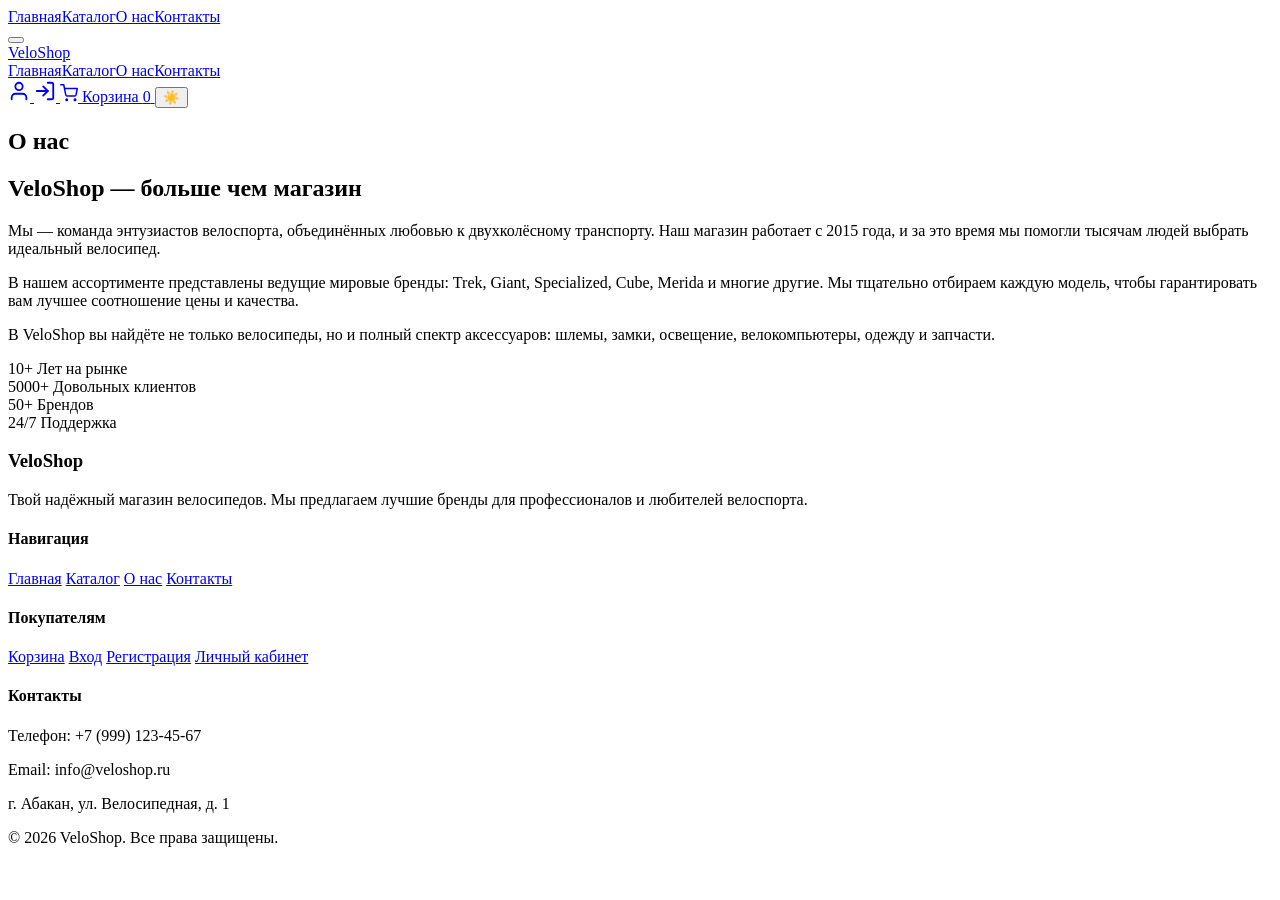
==== about.html @ bed845ce "Add files via upload" ====
<!DOCTYPE html>
<html lang="ru">
<head>
    <meta charset="UTF-8">
    <script>var t=localStorage.getItem('velo_theme');if(t==='dark')document.documentElement.setAttribute('data-theme','dark')</script>
    <meta name="viewport" content="width=device-width, initial-scale=1.0">
    <title>О нас | VeloShop</title>
    <link rel="stylesheet" href="css/variables.css">
    <link rel="stylesheet" href="css/reset.css">
    <link rel="stylesheet" href="css/layout.css">
    <link rel="stylesheet" href="css/components.css">
    <link rel="stylesheet" href="css/pages.css">
    <link rel="stylesheet" href="css/responsive.css">
    <link href="https://fonts.googleapis.com/css2?family=Playfair+Display:wght@400;700&family=Montserrat+Alternates:wght@300;400;500;600;700&family=Orbitron:wght@400;700&display=swap" rel="stylesheet">
</head>
<body>
    <header id="site-header"></header>
    <main class="page-main">
        <section class="page-section">
            <div class="page-container">
                <h1 class="page-title">О нас</h1>
                <div class="about-content">
                    <div class="about-text">
                        <h2>VeloShop — больше чем магазин</h2>
                        <p>Мы — команда энтузиастов велоспорта, объединённых любовью к двухколёсному транспорту. Наш магазин работает с 2015 года, и за это время мы помогли тысячам людей выбрать идеальный велосипед.</p>
                        <p>В нашем ассортименте представлены ведущие мировые бренды: Trek, Giant, Specialized, Cube, Merida и многие другие. Мы тщательно отбираем каждую модель, чтобы гарантировать вам лучшее соотношение цены и качества.</p>
                        <p>В VeloShop вы найдёте не только велосипеды, но и полный спектр аксессуаров: шлемы, замки, освещение, велокомпьютеры, одежду и запчасти.</p>
                    </div>
                    <div class="about-stats">
                        <div class="stat-item">
                            <span class="stat-number">10+</span>
                            <span class="stat-label">Лет на рынке</span>
                        </div>
                        <div class="stat-item">
                            <span class="stat-number">5000+</span>
                            <span class="stat-label">Довольных клиентов</span>
                        </div>
                        <div class="stat-item">
                            <span class="stat-number">50+</span>
                            <span class="stat-label">Брендов</span>
                        </div>
                        <div class="stat-item">
                            <span class="stat-number">24/7</span>
                            <span class="stat-label">Поддержка</span>
                        </div>
                    </div>
                </div>
            </div>
        </section>
    </main>
    <footer id="site-footer"></footer>
    <script src="js/data.js"></script>
    <script src="js/layout.js"></script>
</body>
</html>
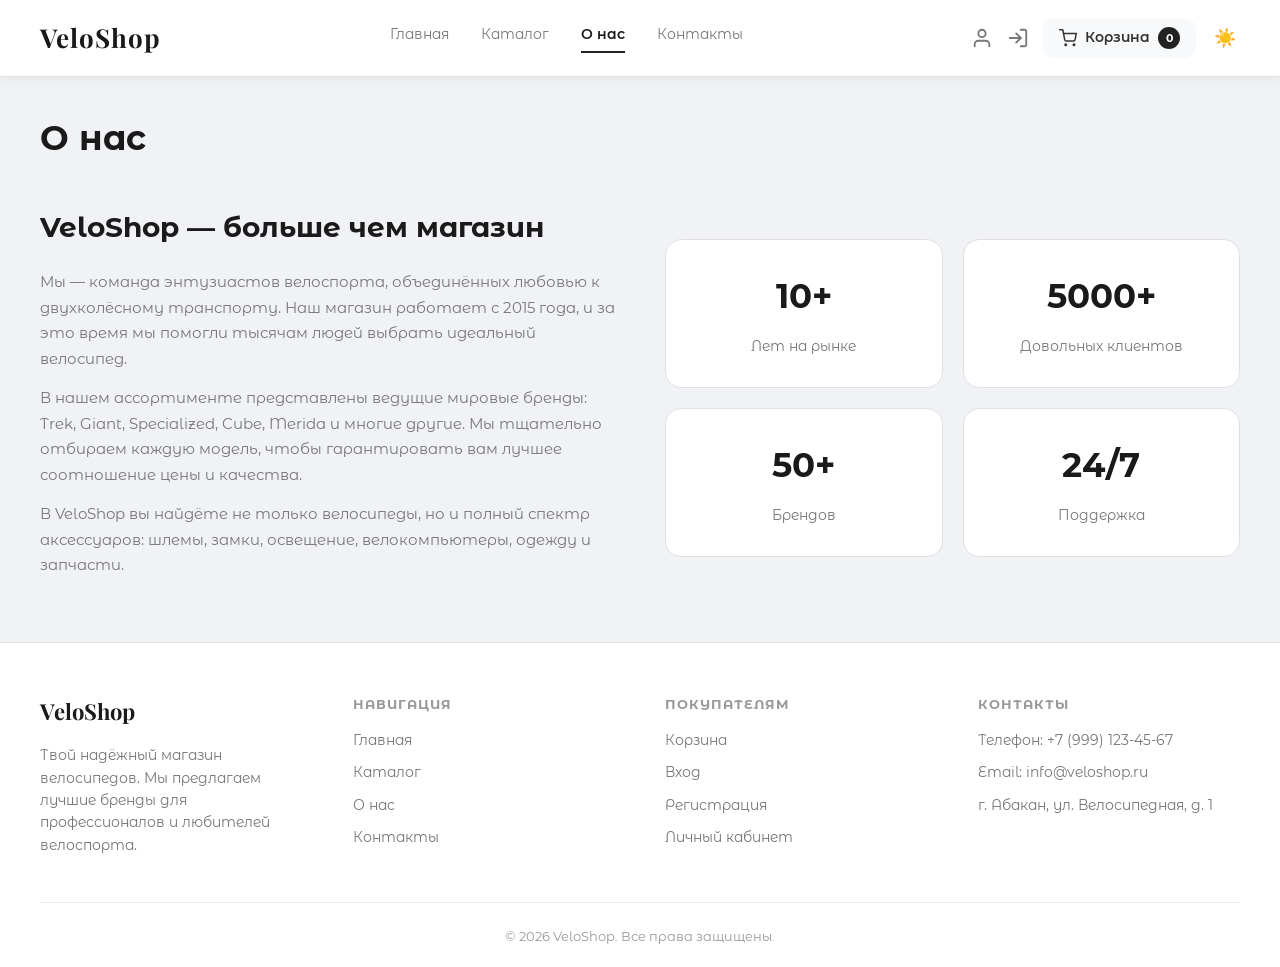
==== commit e72002f7: "Add files via upload" ====
--- a/about.html
+++ b/about.html
@@ -1,18 +1,22 @@
-<!DOCTYPE html>
+﻿<!DOCTYPE html>
 <html lang="ru">
+
 <head>
     <meta charset="UTF-8">
-    <script>var t=localStorage.getItem('velo_theme');if(t==='dark')document.documentElement.setAttribute('data-theme','dark')</script>
+    <script>var t = localStorage.getItem('velo_theme'); if (t === 'dark') document.documentElement.setAttribute('data-theme', 'dark')</script>
     <meta name="viewport" content="width=device-width, initial-scale=1.0">
     <title>О нас | VeloShop</title>
     <link rel="stylesheet" href="css/variables.css">
     <link rel="stylesheet" href="css/reset.css">
     <link rel="stylesheet" href="css/layout.css">
     <link rel="stylesheet" href="css/components.css">
-    <link rel="stylesheet" href="css/pages.css">
-    <link rel="stylesheet" href="css/responsive.css">
-    <link href="https://fonts.googleapis.com/css2?family=Playfair+Display:wght@400;700&family=Montserrat+Alternates:wght@300;400;500;600;700&family=Orbitron:wght@400;700&display=swap" rel="stylesheet">
+    <link rel="stylesheet" href="css/pages.css" media="print" onload="this.media='all'">
+    <link rel="stylesheet" href="css/responsive.css" media="print" onload="this.media='all'">
+    <link
+        href="https://fonts.googleapis.com/css2?family=Playfair+Display:wght@400;700&family=Montserrat+Alternates:wght@300;400;500;600;700&family=Orbitron:wght@400;700&display=swap"
+        rel="stylesheet">
 </head>
+
 <body>
     <header id="site-header"></header>
     <main class="page-main">
@@ -22,9 +26,14 @@
                 <div class="about-content">
                     <div class="about-text">
                         <h2>VeloShop — больше чем магазин</h2>
-                        <p>Мы — команда энтузиастов велоспорта, объединённых любовью к двухколёсному транспорту. Наш магазин работает с 2015 года, и за это время мы помогли тысячам людей выбрать идеальный велосипед.</p>
-                        <p>В нашем ассортименте представлены ведущие мировые бренды: Trek, Giant, Specialized, Cube, Merida и многие другие. Мы тщательно отбираем каждую модель, чтобы гарантировать вам лучшее соотношение цены и качества.</p>
-                        <p>В VeloShop вы найдёте не только велосипеды, но и полный спектр аксессуаров: шлемы, замки, освещение, велокомпьютеры, одежду и запчасти.</p>
+                        <p>Мы — команда энтузиастов велоспорта, объединённых любовью к двухколёсному транспорту. Наш
+                            магазин работает с 2015 года, и за это время мы помогли тысячам людей выбрать идеальный
+                            велосипед.</p>
+                        <p>В нашем ассортименте представлены ведущие мировые бренды: Trek, Giant, Specialized, Cube,
+                            Merida и многие другие. Мы тщательно отбираем каждую модель, чтобы гарантировать вам лучшее
+                            соотношение цены и качества.</p>
+                        <p>В VeloShop вы найдёте не только велосипеды, но и полный спектр аксессуаров: шлемы, замки,
+                            освещение, велокомпьютеры, одежду и запчасти.</p>
                     </div>
                     <div class="about-stats">
                         <div class="stat-item">
@@ -52,4 +61,5 @@
     <script src="js/data.js"></script>
     <script src="js/layout.js"></script>
 </body>
+
 </html>
--- a/css/variables.css
+++ b/css/variables.css
@@ -0,0 +1,54 @@
+:root {
+    --c-bg: #f0f2f5;
+    --c-surface: #fff;
+    --c-surface-alt: #f8f9fa;
+    --c-border: #e0e0e0;
+    --c-border-light: #eee;
+    --c-text: #333;
+    --c-text-muted: #777;
+    --c-text-dim: #999;
+    --c-heading: #1a1a1a;
+    --c-accent: #222;
+    --c-accent-text: #fff;
+    --c-accent-hover: #444;
+    --c-green-bg: #e8f5e9;
+    --c-green-text: #2e7d32;
+    --c-amber-bg: #fff3e0;
+    --c-amber-text: #bf360c;
+    --c-overlay: rgba(0, 0, 0, 0.03);
+    --font-playfair: 'Playfair Display', serif;
+    --font-montserrat: 'Montserrat Alternates', sans-serif;
+    --font-orbitron: 'Orbitron', monospace;
+    --radius-sm: 8px;
+    --radius: 12px;
+    --radius-lg: 16px;
+    --radius-xl: 24px;
+    --radius-full: 50px;
+    --gap: 20px;
+    --gap-sm: 10px;
+    --shadow: 0 2px 12px rgba(0, 0, 0, 0.06);
+    --shadow-lg: 0 8px 32px rgba(0, 0, 0, 0.1);
+    --transition: 0.25s ease;
+}
+
+[data-theme="dark"] {
+    --c-bg: #0f1115;
+    --c-surface: #1a1d24;
+    --c-surface-alt: #242833;
+    --c-border: #383d4a;
+    --c-border-light: #2e3240;
+    --c-text: #d4d7df;
+    --c-text-muted: #9298a5;
+    --c-text-dim: #6b7180;
+    --c-heading: #e8eaef;
+    --c-accent: #fff;
+    --c-accent-text: #1a1d24;
+    --c-accent-hover: #d0d0d0;
+    --c-green-bg: #1a2e1a;
+    --c-green-text: #7dce7d;
+    --c-amber-bg: #2e2210;
+    --c-amber-text: #e8a840;
+    --c-overlay: rgba(255, 255, 255, 0.03);
+    --shadow: 0 2px 12px rgba(0, 0, 0, 0.25);
+    --shadow-lg: 0 8px 32px rgba(0, 0, 0, 0.4);
+}
--- a/css/layout.css
+++ b/css/layout.css
@@ -0,0 +1,261 @@
+#site-header {
+    background: var(--c-surface);
+    border-bottom: 1px solid var(--c-border);
+    position: fixed;
+    top: 0;
+    left: 0;
+    width: 100%;
+    z-index: 100;
+    box-shadow: var(--shadow);
+}
+
+.header-inner {
+    display: flex;
+    align-items: center;
+    justify-content: space-between;
+    padding: 16px 40px;
+    max-width: 1600px;
+    margin: 0 auto;
+}
+
+.header-logo a {
+    font-family: var(--font-playfair);
+    font-size: 26px;
+    font-weight: 700;
+    color: var(--c-heading);
+    letter-spacing: 1px;
+}
+
+.header-nav {
+    display: flex;
+    gap: 32px;
+}
+
+.header-nav a {
+    font-size: 14px;
+    color: var(--c-text-muted);
+    transition: color var(--transition);
+}
+
+.header-nav a:hover,
+.header-nav a.active {
+    color: var(--c-heading);
+    font-weight: 600;
+}
+
+.header-nav a.active {
+    border-bottom: 2px solid var(--c-accent);
+    padding-bottom: 4px;
+}
+
+.header-actions {
+    display: flex;
+    align-items: center;
+    gap: 14px;
+}
+
+.header-link {
+    color: var(--c-text-muted);
+    transition: color var(--transition), transform var(--transition);
+    display: flex;
+}
+
+.header-link:hover {
+    color: var(--c-heading);
+    transform: scale(1.1);
+}
+
+.header-link svg {
+    width: 22px;
+    height: 22px;
+}
+
+.header-cart {
+    display: inline-flex;
+    align-items: center;
+    gap: 8px;
+    color: var(--c-text);
+    font-weight: 600;
+    font-size: 14px;
+    padding: 8px 16px;
+    background: var(--c-surface-alt);
+    border-radius: var(--radius);
+    transition: background var(--transition);
+}
+
+.header-cart:hover {
+    background: var(--c-border);
+}
+
+.theme-toggle {
+    background: none;
+    border: none;
+    cursor: pointer;
+    font-size: 18px;
+    padding: 4px;
+    transition: transform var(--transition);
+}
+
+.theme-toggle:hover {
+    transform: scale(1.2);
+}
+
+.header-cart svg {
+    width: 18px;
+    height: 18px;
+}
+
+.cart-badge {
+    background: var(--c-accent);
+    color: var(--c-accent-text);
+    border-radius: 50%;
+    min-width: 22px;
+    height: 22px;
+    display: inline-flex;
+    align-items: center;
+    justify-content: center;
+    font-size: 11px;
+    font-weight: 700;
+    transition: transform var(--transition);
+}
+
+#site-footer {
+    background: var(--c-surface);
+    color: var(--c-text-muted);
+    padding: 50px 40px 20px;
+    margin-top: auto;
+    border-top: 1px solid var(--c-border);
+}
+
+.footer-inner {
+    display: flex;
+    justify-content: space-between;
+    gap: 50px;
+    max-width: 1600px;
+    margin: 0 auto;
+    border-bottom: 1px solid var(--c-border-light);
+    padding-bottom: 36px;
+}
+
+.footer-col {
+    flex: 1;
+}
+
+.footer-col h3 {
+    font-family: var(--font-playfair);
+    font-size: 22px;
+    color: var(--c-heading);
+    margin-bottom: 14px;
+}
+
+.footer-col h4 {
+    font-size: 13px;
+    color: var(--c-text-dim);
+    margin-bottom: 14px;
+    text-transform: uppercase;
+    letter-spacing: 1px;
+}
+
+.footer-col p,
+.footer-col a {
+    font-size: 14px;
+    color: var(--c-text-muted);
+    margin-bottom: 10px;
+    display: block;
+    line-height: 1.6;
+}
+
+.footer-col a:hover {
+    color: var(--c-heading);
+}
+
+.footer-bottom {
+    text-align: center;
+    padding-top: 22px;
+    font-size: 13px;
+    color: var(--c-text-dim);
+}
+
+.burger-btn {
+    display: none;
+    flex-direction: column;
+    gap: 5px;
+    background: none;
+    border: none;
+    cursor: pointer;
+    padding: 4px;
+    z-index: 110;
+}
+
+.burger-btn span {
+    display: block;
+    width: 22px;
+    height: 2px;
+    background: var(--c-text);
+    border-radius: 1px;
+}
+
+.burger-btn.open span:nth-child(1) {
+    transform: rotate(45deg) translate(5px, 5px);
+}
+
+.burger-btn.open span:nth-child(2) {
+    opacity: 0;
+}
+
+.burger-btn.open span:nth-child(3) {
+    transform: rotate(-45deg) translate(5px, -5px);
+}
+
+.burger-overlay {
+    display: none;
+    position: fixed;
+    inset: 0;
+    background: rgba(0, 0, 0, .5);
+    z-index: 105;
+}
+
+.burger-overlay.show {
+    display: block;
+}
+
+.burger-menu {
+    position: fixed;
+    top: 0;
+    right: -280px;
+    width: 280px;
+    height: 100vh;
+    background: var(--c-surface);
+    z-index: 106;
+    padding: 80px 30px 30px;
+    display: flex;
+    flex-direction: column;
+    gap: 16px;
+}
+
+.burger-menu.show {
+    right: 0;
+}
+
+.burger-menu a {
+    font-size: 16px;
+    color: var(--c-text);
+    text-decoration: none;
+    padding: 10px 0;
+    border-bottom: 1px solid var(--c-border-light);
+}
+
+.burger-menu a.active {
+    color: var(--c-heading);
+    font-weight: 600;
+}
+
+@media (max-width: 992px) {
+    .burger-btn {
+        display: flex;
+    }
+
+    .header-nav {
+        display: none;
+    }
+}
--- a/css/components.css
+++ b/css/components.css
@@ -0,0 +1,94 @@
+.form-btn {
+    display: inline-block;
+    padding: 14px 32px;
+    background: var(--c-accent);
+    color: var(--c-accent-text);
+    border: none;
+    border-radius: var(--radius);
+    font-family: var(--font-montserrat);
+    font-size: 15px;
+    font-weight: 700;
+    cursor: pointer;
+    transition: all var(--transition);
+    width: 100%;
+    text-align: center;
+}
+
+.form-btn:hover {
+    background: var(--c-accent-hover);
+    transform: translateY(-2px);
+    box-shadow: var(--shadow-lg);
+}
+
+.form-btn-secondary {
+    background: var(--c-surface-alt);
+    color: var(--c-text);
+    margin-top: var(--gap-sm);
+    border: 1px solid var(--c-border);
+}
+
+.form-btn-secondary:hover {
+    background: var(--c-border);
+}
+
+.form-group {
+    margin-bottom: 18px;
+}
+
+.form-group label {
+    display: block;
+    font-size: 13px;
+    font-weight: 600;
+    margin-bottom: 6px;
+    color: var(--c-text-muted);
+    text-transform: uppercase;
+    letter-spacing: 0.5px;
+}
+
+.form-input,
+.search-box input {
+    width: 100%;
+    padding: 13px 16px;
+    border: 1px solid var(--c-border);
+    border-radius: var(--radius);
+    background: var(--c-surface);
+    color: var(--c-text);
+    font-family: var(--font-montserrat);
+    font-size: 14px;
+    outline: none;
+    transition: border-color var(--transition), box-shadow var(--transition);
+}
+
+.form-input:focus,
+.search-box input:focus {
+    border-color: #888;
+    box-shadow: 0 0 0 3px rgba(0, 0, 0, 0.04);
+}
+
+.form-textarea {
+    resize: vertical;
+    min-height: 120px;
+}
+
+.card-badge {
+    position: absolute;
+    top: var(--gap-sm);
+    left: var(--gap-sm);
+    font-size: 10px;
+    font-weight: 600;
+    padding: 4px 10px;
+    border-radius: 20px;
+    letter-spacing: 0.3px;
+}
+
+.bg-green,
+.badge.in {
+    background: var(--c-green-bg);
+    color: var(--c-green-text);
+}
+
+.bg-amber,
+.badge.order {
+    background: var(--c-amber-bg);
+    color: var(--c-amber-text);
+}
--- a/css/pages.css
+++ b/css/pages.css
@@ -0,0 +1,598 @@
+.page-main {
+    flex: 1;
+}
+
+.page-section {
+    padding: 50px 40px;
+}
+
+.page-container {
+    max-width: 1200px;
+    margin: 0 auto;
+}
+
+.page-container-narrow {
+    max-width: 480px;
+}
+
+.page-title {
+    font-family: var(--font-montserrat);
+    font-weight: 700;
+    font-size: 34px;
+    color: var(--c-heading);
+    margin-bottom: 36px;
+}
+
+.auth-form {
+    background: var(--c-surface);
+    padding: 36px;
+    border: 1px solid var(--c-border);
+    border-radius: var(--radius-lg);
+}
+
+.auth-link {
+    text-align: center;
+    margin-top: 18px;
+    font-size: 14px;
+    color: var(--c-text-muted);
+}
+
+.auth-link a {
+    color: var(--c-accent);
+    text-decoration: underline;
+}
+
+.auth-link a:hover {
+    color: var(--c-accent-hover);
+}
+
+.contacts-grid,
+.product-layout {
+    display: grid;
+    grid-template-columns: 1fr 1fr;
+    gap: 50px;
+    align-items: start;
+}
+
+.contacts-info,
+.about-stats {
+    display: grid;
+    grid-template-columns: 1fr 1fr;
+    gap: var(--gap);
+}
+
+.contact-card {
+    padding: 22px;
+    background: var(--c-surface);
+    border: 1px solid var(--c-border);
+    border-radius: var(--radius-lg);
+    transition: box-shadow var(--transition);
+}
+
+.contact-card:hover {
+    box-shadow: var(--shadow);
+    border-color: #bbb;
+}
+
+.contact-icon {
+    font-size: 32px;
+    margin-bottom: 10px;
+    color: var(--c-text-muted);
+}
+
+.contact-icon svg {
+    stroke: var(--c-text-muted);
+}
+
+.contact-card h3 {
+    font-family: var(--font-montserrat);
+    font-weight: 700;
+    font-size: 18px;
+    color: var(--c-heading);
+    margin-bottom: 8px;
+}
+
+.contact-card p {
+    font-size: 14px;
+    color: var(--c-text-muted);
+    line-height: 1.6;
+}
+
+.contact-form-wrapper {
+    background: var(--c-surface);
+    border: 1px solid var(--c-border);
+    border-radius: var(--radius-lg);
+    padding: 28px;
+}
+
+.contact-form-wrapper h2 {
+    font-family: var(--font-montserrat);
+    font-weight: 700;
+    font-size: 24px;
+    color: var(--c-heading);
+    margin-bottom: 22px;
+}
+
+.about-content {
+    display: grid;
+    grid-template-columns: 1fr 1fr;
+    gap: 50px;
+    align-items: center;
+}
+
+.about-text h2 {
+    font-family: var(--font-montserrat);
+    font-weight: 700;
+    font-size: 28px;
+    color: var(--c-heading);
+    margin-bottom: 18px;
+}
+
+.about-text p {
+    font-size: 15px;
+    color: var(--c-text-muted);
+    line-height: 1.7;
+    margin-bottom: 14px;
+}
+
+.stat-item {
+    text-align: center;
+    padding: 28px 18px;
+    background: var(--c-surface);
+    border: 1px solid var(--c-border);
+    border-radius: var(--radius-lg);
+    transition: transform var(--transition);
+}
+
+.stat-item:hover {
+    transform: translateY(-4px);
+}
+
+.stat-number {
+    display: block;
+    font-family: var(--font-montserrat);
+    font-weight: 700;
+    font-size: 34px;
+    color: var(--c-heading);
+    margin-bottom: 6px;
+}
+
+.stat-label {
+    font-size: 14px;
+    color: var(--c-text-muted);
+}
+
+.profile-grid {
+    display: grid;
+    grid-template-columns: 270px 1fr;
+    gap: 36px;
+    align-items: start;
+}
+
+.profile-sidebar-card {
+    background: var(--c-surface);
+    border: 1px solid var(--c-border);
+    border-radius: var(--radius-lg);
+    padding: 28px 18px;
+    text-align: center;
+}
+
+.profile-avatar {
+    margin-bottom: 12px;
+}
+
+.profile-avatar svg {
+    stroke: var(--c-text-muted);
+}
+
+.profile-sidebar-card h3 {
+    font-family: var(--font-montserrat);
+    font-weight: 700;
+    font-size: 20px;
+    color: var(--c-heading);
+    margin-bottom: 4px;
+}
+
+.profile-sidebar-card>p {
+    font-size: 14px;
+    color: var(--c-text-muted);
+    margin-bottom: 18px;
+}
+
+.profile-nav {
+    display: flex;
+    flex-direction: column;
+    gap: 4px;
+}
+
+.profile-nav-item {
+    padding: 11px 14px;
+    background: none;
+    border: none;
+    font-family: var(--font-montserrat);
+    font-size: 14px;
+    text-align: left;
+    cursor: pointer;
+    border-radius: var(--radius);
+    transition: all var(--transition);
+    color: var(--c-text-muted);
+}
+
+.profile-nav-item:hover {
+    background: var(--c-surface-alt);
+    color: var(--c-heading);
+}
+
+.profile-nav-item.active {
+    background: var(--c-accent);
+    color: var(--c-accent-text);
+    font-weight: 600;
+}
+
+.profile-content {
+    padding: 8px 0;
+}
+
+.profile-tab h2 {
+    font-family: var(--font-montserrat);
+    font-weight: 700;
+    font-size: 22px;
+    color: var(--c-heading);
+    margin-bottom: 22px;
+}
+
+.order-card {
+    background: var(--c-surface);
+    border: 1px solid var(--c-border);
+    border-radius: var(--radius-lg);
+    margin-bottom: 14px;
+    overflow: hidden;
+}
+
+.order-header {
+    display: flex;
+    justify-content: space-between;
+    align-items: center;
+    padding: 14px 18px;
+    background: var(--c-surface-alt);
+    border-bottom: 1px solid var(--c-border-light);
+    font-size: 14px;
+    color: var(--c-text-muted);
+}
+
+.order-status {
+    padding: 4px 12px;
+    border-radius: 20px;
+    font-size: 11px;
+    font-weight: 600;
+}
+
+.order-status-delivered {
+    background: var(--c-green-bg);
+    color: var(--c-green-text);
+}
+
+.order-status-processing {
+    background: var(--c-amber-bg);
+    color: var(--c-amber-text);
+}
+
+.order-body {
+    padding: 14px 18px;
+}
+
+.order-body p {
+    font-size: 14px;
+    color: var(--c-text-muted);
+    margin-bottom: 4px;
+}
+
+.order-total {
+    font-weight: 700;
+    font-size: 17px !important;
+    color: var(--c-heading) !important;
+    margin-top: 6px;
+}
+
+.cart-content {
+    max-width: 900px;
+}
+
+.cart-empty {
+    text-align: center;
+    padding: 80px 20px;
+}
+
+.cart-empty-icon {
+    font-size: 64px;
+    margin-bottom: 18px;
+    opacity: 0.3;
+}
+
+.cart-empty h2 {
+    font-family: var(--font-montserrat);
+    font-weight: 700;
+    font-size: 28px;
+    color: var(--c-heading);
+    margin-bottom: 8px;
+}
+
+.cart-empty p {
+    font-size: 15px;
+    color: var(--c-text-muted);
+    margin-bottom: 24px;
+}
+
+.cart-layout {
+    display: grid;
+    grid-template-columns: 1fr 320px;
+    gap: 24px;
+    align-items: start;
+}
+
+.cart-item {
+    display: flex;
+    align-items: center;
+    gap: 18px;
+    padding: 12px;
+    background: var(--c-surface);
+    border: 1px solid var(--c-border);
+    border-radius: var(--radius-lg);
+    transition: all var(--transition);
+}
+
+.cart-item:hover {
+    border-color: #bbb;
+    box-shadow: var(--shadow);
+}
+
+.cart-item-img {
+    width: 130px;
+    height: 130px;
+    flex-shrink: 0;
+    display: flex;
+    align-items: center;
+    justify-content: center;
+    background: var(--c-surface-alt);
+    border-radius: var(--radius);
+    overflow: hidden;
+}
+
+.cart-item-img img {
+    max-width: 100%;
+    max-height: 100%;
+    object-fit: contain;
+}
+
+.cart-item-info {
+    flex: 1;
+}
+
+.cart-item-info h4 {
+    font-size: 15px;
+    color: var(--c-heading);
+    margin-bottom: 4px;
+}
+
+.cart-item-price {
+    font-family: var(--font-montserrat);
+    font-size: 17px;
+    font-weight: 700;
+    color: var(--c-heading);
+}
+
+.cart-item-subtotal {
+    font-size: 13px;
+    color: var(--c-text-muted);
+    margin-top: 2px;
+}
+
+.cart-qty {
+    display: flex;
+    align-items: center;
+    gap: 10px;
+    margin-top: 6px;
+}
+
+.cart-qty-btn {
+    width: 32px;
+    height: 32px;
+    border-radius: 50%;
+    border: none;
+    background: var(--c-surface-alt);
+    color: var(--c-text);
+    font-size: 18px;
+    cursor: pointer;
+    display: flex;
+    align-items: center;
+    justify-content: center;
+    transition: all .2s;
+    line-height: 1;
+    font-family: var(--font-montserrat);
+}
+
+.cart-qty-btn:hover {
+    background: var(--c-accent);
+    color: var(--c-accent-text);
+}
+
+.cart-qty-val {
+    min-width: 28px;
+    text-align: center;
+    font-weight: 600;
+    font-size: 15px;
+}
+
+.cart-item-remove {
+    background: none;
+    border: none;
+    font-size: 18px;
+    cursor: pointer;
+    color: var(--c-text-dim);
+    transition: color var(--transition);
+    padding: 6px;
+}
+
+.cart-item-remove:hover {
+    color: var(--c-heading);
+}
+
+.cart-checkout {
+    position: sticky;
+    top: 100px;
+}
+
+.cart-summary {
+    background: var(--c-surface);
+    border: 1px solid var(--c-border);
+    border-radius: var(--radius-lg);
+    padding: 22px;
+}
+
+.cart-total {
+    display: flex;
+    justify-content: space-between;
+    align-items: center;
+    font-size: 20px;
+    font-weight: 700;
+    color: var(--c-heading);
+    margin-bottom: 18px;
+    padding-bottom: 18px;
+    border-bottom: 1px solid var(--c-border-light);
+}
+
+.checkout-form {
+    display: flex;
+    flex-direction: column;
+    gap: 12px;
+}
+
+.product-detail {
+    padding: 20px 0;
+}
+
+.back-link {
+    display: inline-block;
+    margin-bottom: 24px;
+    color: var(--c-text-muted);
+    font-size: 14px;
+    transition: color var(--transition);
+}
+
+.back-link:hover {
+    color: var(--c-heading);
+}
+
+.product-visual {
+    background: var(--c-surface);
+    border: 1px solid var(--c-border);
+    border-radius: var(--radius-lg);
+    display: flex;
+    align-items: center;
+    justify-content: center;
+    min-height: 400px;
+    overflow: hidden;
+}
+
+.product-img {
+    width: 100%;
+    height: 100%;
+    object-fit: cover;
+}
+
+.product-info {
+    display: flex;
+    flex-direction: column;
+    gap: 16px;
+}
+
+.product-type {
+    font-size: 13px;
+    color: var(--c-text-muted);
+    text-transform: uppercase;
+    letter-spacing: 1px;
+}
+
+.product-name {
+    font-family: var(--font-montserrat);
+    font-weight: 700;
+    font-size: 32px;
+    color: var(--c-heading);
+    line-height: 1.2;
+}
+
+.product-meta {
+    display: flex;
+    flex-wrap: wrap;
+    gap: 8px 18px;
+    font-size: 14px;
+    color: var(--c-text-muted);
+}
+
+.product-meta b {
+    color: var(--c-text);
+}
+
+.meta-tag {
+    display: inline-block;
+    padding: 4px 12px;
+    background: var(--c-surface-alt);
+    border: 1px solid var(--c-border);
+    border-radius: 20px;
+    font-size: 13px;
+    color: var(--c-text);
+}
+
+.product-desc {
+    font-size: 15px;
+    color: var(--c-text-muted);
+    line-height: 1.7;
+    margin-top: 32px;
+    margin-bottom: 4px;
+}
+
+.product-specs {
+    margin: 20px 0;
+    border: 1px solid var(--c-border);
+    border-radius: var(--radius);
+    overflow: hidden;
+}
+
+.spec-row {
+    display: flex;
+    padding: 12px 16px;
+    border-bottom: 1px solid var(--c-border-light);
+}
+
+.spec-row:last-child {
+    border-bottom: none;
+}
+
+.spec-label {
+    width: 140px;
+    font-size: 13px;
+    color: var(--c-text-muted);
+    flex-shrink: 0;
+}
+
+.spec-value {
+    font-size: 14px;
+    color: var(--c-heading);
+    font-weight: 600;
+}
+
+.product-price-big {
+    font-family: var(--font-montserrat);
+    font-size: 36px;
+    font-weight: 700;
+    color: var(--c-heading);
+}
+
+.product-actions {
+    display: flex;
+    gap: 12px;
+}
+
+.product-actions .form-btn {
+    flex: 1;
+}
--- a/css/responsive.css
+++ b/css/responsive.css
@@ -0,0 +1,458 @@
+﻿@media (max-width: 1200px) {
+    .products-grid {
+        grid-template-columns: repeat(3, 1fr);
+        gap: 16px;
+        max-width: 900px;
+        margin: 0 auto;
+    }
+
+    .features-inner {
+        grid-template-columns: repeat(2, 1fr);
+        gap: 16px;
+    }
+
+    .hero-title {
+        font-size: clamp(36px, 7vw, 64px);
+    }
+
+    .catalog-body {
+        flex-direction: column;
+        gap: 18px;
+    }
+
+    .sidebar {
+        width: 100%;
+    }
+
+    .sidebar-toggle {
+        display: flex;
+    }
+
+    .sidebar-content {
+        display: none;
+    }
+
+    .sidebar-content.show {
+        display: block;
+    }
+
+    .main-content {
+        padding: 0 20px 40px;
+    }
+}
+
+@media (max-width: 992px) {
+    .header-inner {
+        flex-direction: row;
+        flex-wrap: wrap;
+        gap: 14px;
+        padding: 14px 20px;
+    }
+
+    .header-nav {
+        flex-wrap: wrap;
+        justify-content: center;
+        gap: 14px;
+    }
+
+    .footer-inner {
+        flex-direction: column;
+        gap: 28px;
+        text-align: center;
+    }
+
+    .sort-dropdown {
+        min-width: 120px;
+    }
+
+    .catalog-toolbar {
+        flex-wrap: wrap;
+    }
+
+    .products-grid {
+        grid-template-columns: 1fr 1fr;
+        gap: 14px;
+        max-width: 700px;
+        margin: 0 auto;
+    }
+
+    .product-card {
+        flex-direction: row;
+        gap: 16px;
+        padding: 14px;
+        align-items: center;
+    }
+
+    .card-img {
+        width: 140px;
+        height: 120px;
+        flex-shrink: 0;
+        margin-bottom: 0;
+    }
+
+    .card-body {
+        gap: 8px;
+        justify-content: center;
+    }
+
+    .card-title {
+        font-size: 14px;
+    }
+
+    .card-meta {
+        font-size: 11px;
+        margin-bottom: 6px;
+    }
+
+    .card-bottom {
+        margin-bottom: 6px;
+    }
+
+    .card-price {
+        font-size: 16px;
+    }
+
+    .card-actions {
+        gap: 6px;
+    }
+
+    .card-actions button {
+        height: 36px;
+        font-size: 12px;
+    }
+
+    .card-badge {
+        font-size: 9px;
+        padding: 3px 8px;
+    }
+
+    .page-title {
+        font-size: 28px;
+    }
+
+    .contacts-grid,
+    .about-content {
+        grid-template-columns: 1fr;
+        gap: 30px;
+    }
+
+    .profile-grid,
+    .cart-layout {
+        grid-template-columns: 1fr;
+    }
+
+    .features-inner {
+        grid-template-columns: repeat(2, 1fr);
+        gap: 16px;
+    }
+
+    .home-hero {
+        clip-path: polygon(0 0, 100% 0, 100% 90%, 0 100%);
+        min-height: 80vh;
+    }
+
+    .home-features {
+        padding: 20px 20px 40px;
+    }
+
+    .product-layout {
+        grid-template-columns: 1fr;
+        gap: 28px;
+    }
+
+    .product-visual {
+        min-height: 300px;
+    }
+
+    .cart-checkout {
+        position: static;
+    }
+}
+
+@media (max-width: 768px) {
+    .catalog-hero {
+        padding: 26px 20px 16px;
+    }
+
+    .catalog-hero h1 {
+        font-size: 26px;
+    }
+
+    .products-grid {
+        grid-template-columns: 1fr;
+        max-width: 400px;
+        margin: 0 auto;
+    }
+
+    .product-card {
+        flex-direction: row;
+    }
+
+    .card-img {
+        width: 130px;
+        height: 110px;
+    }
+
+    .hero-title {
+        font-size: clamp(28px, 6vw, 48px);
+    }
+
+    .cart-item {
+        flex-wrap: wrap;
+    }
+}
+
+@media (max-width: 600px) {
+    .page-section {
+        padding: 36px 16px;
+    }
+
+    .page-title {
+        font-size: 24px;
+        text-align: center;
+    }
+
+    .header-inner {
+        padding: 11px 14px;
+        gap: 8px;
+    }
+
+    .header-logo a {
+        font-size: 22px;
+    }
+
+    .header-nav a {
+        font-size: 12px;
+    }
+
+    .header-actions {
+        gap: 6px;
+    }
+
+    .header-cart {
+        font-size: 12px;
+        padding: 6px 12px;
+    }
+
+    .catalog-hero {
+        padding: 22px 14px 14px;
+    }
+
+    .catalog-hero h1 {
+        font-size: 24px;
+    }
+
+    .products-grid {
+        grid-template-columns: 1fr 1fr;
+        gap: 10px;
+        max-width: none;
+        margin: 0;
+    }
+
+    .product-card {
+        flex-direction: column;
+        padding: 12px;
+    }
+
+    .card-img {
+        width: 100%;
+        height: 130px;
+    }
+
+    .card-body {
+        gap: 6px;
+    }
+
+    .card-title {
+        font-size: 12px;
+    }
+
+    .card-price {
+        font-size: 15px;
+    }
+
+    .card-actions button {
+        font-size: 11px;
+        height: 34px;
+    }
+
+    .card-badge {
+        font-size: 10px;
+        padding: 4px 10px;
+    }
+
+    .auth-form {
+        padding: 24px;
+    }
+
+    .cart-item {
+        flex-wrap: wrap;
+    }
+
+    .contacts-info {
+        grid-template-columns: 1fr;
+    }
+
+    .contact-card {
+        text-align: center;
+    }
+
+    .contact-form-wrapper {
+        padding: 18px;
+    }
+
+    .about-content {
+        text-align: center;
+    }
+
+    .profile-nav {
+        flex-direction: row;
+        flex-wrap: wrap;
+        justify-content: center;
+        gap: 4px;
+    }
+
+    .profile-nav-item {
+        font-size: 12px;
+        padding: 8px 12px;
+    }
+
+    .hero-title {
+        font-size: clamp(28px, 7vw, 42px);
+    }
+
+    .hero-desc {
+        font-size: 14px;
+    }
+
+    .hero-actions {
+        flex-direction: column;
+        align-items: center;
+    }
+
+    .hero-btn-primary {
+        width: 100%;
+        max-width: 280px;
+        text-align: center;
+    }
+
+    .home-hero {
+        clip-path: polygon(0 0, 100% 0, 100% 93%, 0 100%);
+        min-height: 70vh;
+    }
+
+    .home-features {
+        margin-top: -50px;
+        padding: 16px 14px 36px;
+    }
+
+    .features-inner {
+        grid-template-columns: 1fr;
+        gap: 14px;
+    }
+
+    .feature-card {
+        padding: 22px 18px;
+    }
+
+    .feature-card h3 {
+        font-size: 18px;
+    }
+
+    .section-title {
+        font-size: 28px;
+    }
+
+    .cta-glass {
+        padding: 36px 22px;
+        margin: 18px 10px;
+    }
+
+    .cta-glass h2 {
+        font-size: 26px;
+    }
+
+    .cta-glass p {
+        font-size: 14px;
+    }
+
+    .brands-track {
+        gap: 14px 22px;
+    }
+
+    .brands-track span {
+        font-size: 11px;
+        letter-spacing: 2px;
+    }
+
+    #site-footer {
+        padding: 36px 16px 14px;
+    }
+
+    .footer-inner {
+        flex-direction: column;
+        text-align: center;
+        gap: 22px;
+    }
+
+    .footer-col h3 {
+        font-size: 18px;
+    }
+
+    .footer-col h4 {
+        font-size: 12px;
+    }
+
+    .form-btn {
+        font-size: 14px;
+        padding: 13px 22px;
+    }
+
+    .product-layout {
+        gap: 20px;
+    }
+
+    .product-visual {
+        min-height: 220px;
+    }
+
+    .product-name {
+        font-size: 22px;
+    }
+
+    .product-price-big {
+        font-size: 26px;
+    }
+
+    .product-actions {
+        flex-direction: column;
+    }
+
+    .related-grid {
+        grid-template-columns: 1fr 1fr;
+    }
+
+    .profile-grid {
+        gap: 16px;
+    }
+}
+
+@media (max-width: 400px) {
+    .products-grid {
+        grid-template-columns: 1fr;
+        max-width: none;
+        margin: 0;
+    }
+
+    .header-nav a {
+        font-size: 11px;
+    }
+
+    .hero-title {
+        font-size: clamp(24px, 6vw, 36px);
+    }
+
+    .card-img {
+        height: 150px;
+    }
+}
